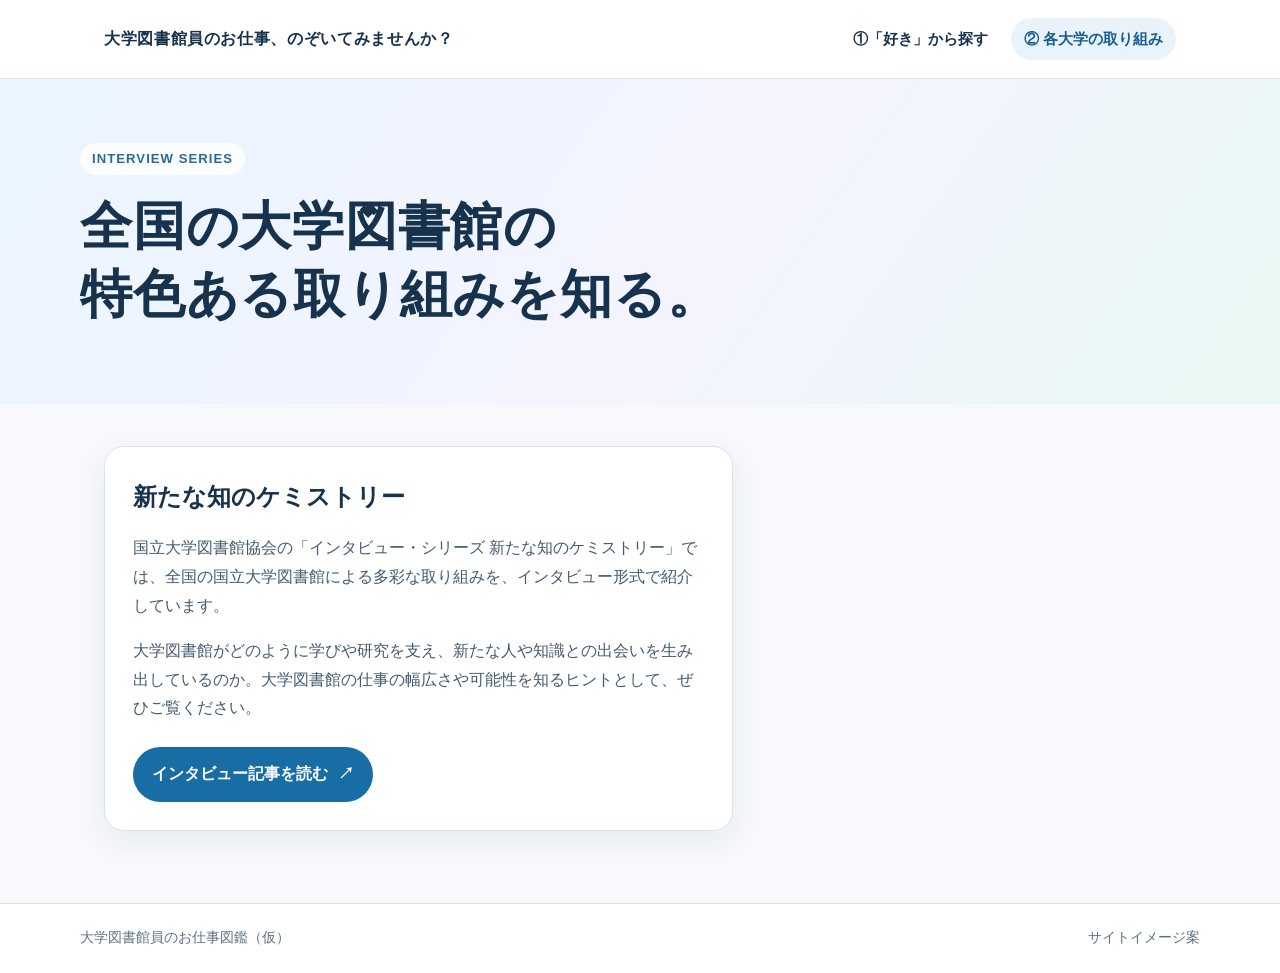
==== initiatives.html @ 1acb3c2e "Add files via upload" ====
<!doctype html>
<html lang="ja">
<head>
  <meta charset="utf-8">
  <meta name="viewport" content="width=device-width, initial-scale=1">
  <meta name="description" content="全国の国立大学図書館の特色ある取り組みを知る。">
  <title>大学図書館員のお仕事、のぞいてみませんか？</title>
  <link rel="stylesheet" href="style.css">
</head>
<body>
<header class="site-header">
  <div class="header-inner">
    <div class="brand">大学図書館員のお仕事、のぞいてみませんか？</div>
    <nav aria-label="メインナビゲーション">
      <a href="index.html">①「好き」から探す</a>
      <a href="initiatives.html" aria-current="page">② 各大学の取り組み</a>
    </nav>
  </div>
</header>
<section class="hero">
  <div class="hero-inner">
    <span class="eyebrow">INTERVIEW SERIES</span>
    <h1>全国の大学図書館の<br>特色ある取り組みを知る。</h1>
  </div>
</section>
<main>
  <div class="feature-page">
    <section class="feature-panel">
      <h2>新たな知のケミストリー</h2>
      <p>国立大学図書館協会の「インタビュー・シリーズ 新たな知のケミストリー」では、全国の国立大学図書館による多彩な取り組みを、インタビュー形式で紹介しています。</p>
      <p>大学図書館がどのように学びや研究を支え、新たな人や知識との出会いを生み出しているのか。大学図書館の仕事の幅広さや可能性を知るヒントとして、ぜひご覧ください。</p>
      <a class="resource-link" href="https://www.janul.jp/ja/projects/ga/interview" target="_blank" rel="noopener noreferrer">インタビュー記事を読む <span aria-hidden="true">↗</span></a>
    </section>
  </div>
</main>
<footer class="footer"><div class="footer-inner"><span>大学図書館員のお仕事図鑑（仮）</span><span>サイトイメージ案</span></div></footer>
</body>
</html>
---- style.css ----
:root {
  --ink: #17324d;
  --muted: #5d7184;
  --paper: #f7f9fc;
  --line: #dce5ee;
  --blue: #2876b9;
  --teal: #138c88;
  --shadow: 0 10px 30px rgba(24, 52, 78, .08);
}
* { box-sizing: border-box; }
html { scroll-behavior: smooth; }
body {
  margin: 0; background: var(--paper); color: var(--ink);
  font-family: -apple-system, BlinkMacSystemFont, "Segoe UI", "Noto Sans JP", "Hiragino Kaku Gothic ProN", Meiryo, sans-serif;
  line-height: 1.8;
}
a { color: var(--blue); }
a:focus-visible, button:focus-visible { outline: 3px solid #f2b84b; outline-offset: 3px; }
.site-header { background: #fff; border-bottom: 1px solid var(--line); }
.header-inner { max-width: 1120px; margin: auto; padding: 18px 24px; display: flex; align-items: center; justify-content: space-between; gap: 18px; }
.brand { font-weight: 800; letter-spacing: .04em; line-height: 1.35; }
.brand small { display: block; color: var(--muted); font-size: .72rem; font-weight: 600; letter-spacing: .08em; }
nav { display: flex; gap: 10px; flex-wrap: wrap; }
nav a { text-decoration: none; padding: 8px 13px; border-radius: 999px; color: var(--ink); font-size: .92rem; font-weight: 700; }
nav a:hover, nav a[aria-current="page"] { background: #eaf3fb; color: #145d91; }
.hero { background: linear-gradient(125deg, #eaf5ff 0%, #f4f4ff 55%, #e8f8f4 100%); padding: 64px 24px 58px; }
.hero-inner { max-width: 1120px; margin: auto; }
.eyebrow { display: inline-block; padding: 4px 12px; border-radius: 999px; background: rgba(255,255,255,.8); color: #276b96; font-size: .82rem; font-weight: 800; letter-spacing: .08em; }
h1 { font-size: clamp(2rem, 5vw, 3.25rem); line-height: 1.3; letter-spacing: .015em; margin: 18px 0 18px; }
.hero p { max-width: 790px; margin: 0; font-size: 1.08rem; color: #344f68; }
.hero .closing { margin-top: 18px; font-weight: 800; color: #155e78; }
main { max-width: 1120px; margin: auto; padding: 42px 24px 72px; }
.section-heading { margin-bottom: 24px; }
.section-heading h2 { margin: 0 0 6px; font-size: clamp(1.45rem, 3vw, 2rem); }
.section-heading p { color: var(--muted); margin: 0; }
.interest-grid { display: grid; grid-template-columns: repeat(4, minmax(0, 1fr)); gap: 16px; }
.interest-card { --accent: #2876b9; --tint: #eaf4ff; background: white; border: 1px solid var(--line); border-radius: 20px; overflow: hidden; box-shadow: var(--shadow); display: flex; flex-direction: column; min-width: 0; }
.interest-card:nth-child(4n+2) { --accent: #178c76; --tint: #e8f7f0; }
.interest-card:nth-child(4n+3) { --accent: #8262b7; --tint: #f1edfb; }
.interest-card:nth-child(4n+4) { --accent: #c27b24; --tint: #fff3e2; }
.card-top { background: var(--tint); padding: 20px 18px 15px; min-height: 150px; }
.icon-bubble { display: grid; place-items: center; width: 52px; height: 52px; border-radius: 16px; background: #fff; color: var(--accent); font-size: 1.65rem; margin-bottom: 12px; }
.card-top h3 { font-size: 1.05rem; line-height: 1.5; margin: 0 0 5px; }
.card-top p { margin: 0; font-size: .84rem; color: var(--muted); line-height: 1.6; }
.card-bottom { padding: 15px 18px 18px; display: flex; flex-direction: column; align-items: flex-start; gap: 12px; flex: 1; }
.expand-button { border: 0; background: var(--accent); color: #fff; border-radius: 999px; padding: 10px 15px; font: inherit; font-size: .9rem; font-weight: 800; cursor: pointer; }
.expand-button:hover { filter: brightness(.94); }
.details { padding: 0 18px 20px; }
.details[hidden] { display: none; }
.details h4 { margin: 0 0 7px; font-size: .9rem; color: var(--accent); }
.details ul { margin: 0 0 16px; padding-left: 1.25rem; }
.details li { margin: 3px 0; font-size: .93rem; }
.appeal { background: var(--tint); border-radius: 12px; padding: 13px 14px; font-size: .92rem; }
.appeal strong { display: block; color: var(--accent); margin-bottom: 3px; }
.note { margin-top: 26px; padding: 17px 20px; border-left: 4px solid #9ab8d1; background: #fff; border-radius: 0 12px 12px 0; color: var(--muted); font-size: .9rem; }
.callout { margin-top: 42px; padding: 28px; border-radius: 22px; background: #17324d; color: #fff; display: flex; align-items: center; justify-content: space-between; gap: 20px; }
.callout h2 { margin: 0 0 5px; font-size: 1.35rem; }
.callout p { margin: 0; color: #d9e7f4; }
.callout a { flex-shrink: 0; display: inline-block; color: #17324d; background: #fff; text-decoration: none; font-weight: 800; padding: 11px 17px; border-radius: 999px; }
.feature-page { display: grid; grid-template-columns: 1.2fr .8fr; gap: 24px; align-items: stretch; }
.feature-panel { background: #fff; border: 1px solid var(--line); border-radius: 20px; padding: 28px; box-shadow: var(--shadow); }
.feature-panel h2 { margin: 0 0 10px; }
.feature-panel p { color: #435a70; }
.feature-visual { border-radius: 20px; background: linear-gradient(145deg, #dff2ee, #e9f2ff); padding: 28px; display: flex; flex-direction: column; justify-content: center; min-height: 280px; }
.feature-visual .big-icon { font-size: 3.5rem; }
.feature-visual strong { font-size: 1.25rem; margin-top: 10px; }
.feature-visual span { color: #49677b; }
.resource-link { display: inline-flex; align-items: center; gap: 10px; background: #176da4; color: #fff; text-decoration: none; padding: 13px 19px; border-radius: 999px; font-weight: 800; margin-top: 8px; }
.resource-link:hover { background: #125780; }
.footer { border-top: 1px solid var(--line); background: #fff; padding: 22px 24px; color: var(--muted); font-size: .85rem; }
.footer-inner { max-width: 1120px; margin: auto; display: flex; justify-content: space-between; gap: 15px; flex-wrap: wrap; }
@media (max-width: 900px) { .interest-grid { grid-template-columns: repeat(2, minmax(0, 1fr)); } .feature-page { grid-template-columns: 1fr; } }
@media (max-width: 560px) {
  .header-inner { align-items: flex-start; flex-direction: column; padding: 15px 18px; }
  nav { gap: 3px; }
  nav a { padding: 7px 10px; font-size: .85rem; }
  .hero { padding: 42px 18px; }
  main { padding: 30px 18px 52px; }
  .interest-grid { grid-template-columns: 1fr; }
  .card-top { min-height: auto; }
  .callout { flex-direction: column; align-items: flex-start; padding: 23px; }
}
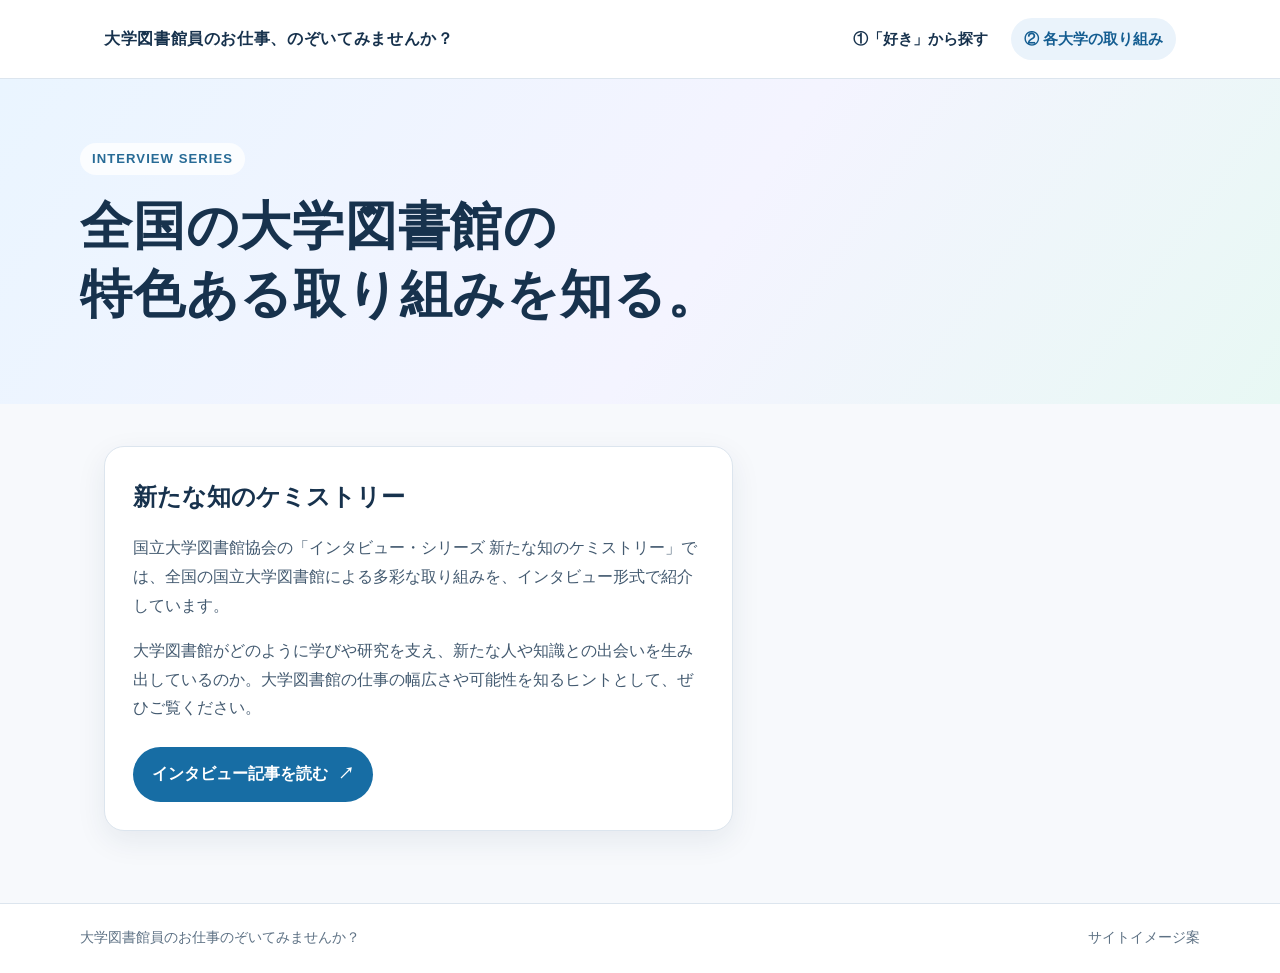
==== commit 2aeeb482: "Update footer text in initiatives.html" ====
--- a/initiatives.html
+++ b/initiatives.html
@@ -33,6 +33,6 @@
     </section>
   </div>
 </main>
-<footer class="footer"><div class="footer-inner"><span>大学図書館員のお仕事図鑑（仮）</span><span>サイトイメージ案</span></div></footer>
+<footer class="footer"><div class="footer-inner"><span>大学図書館員のお仕事のぞいてみませんか？</span><span>サイトイメージ案</span></div></footer>
 </body>
 </html>
